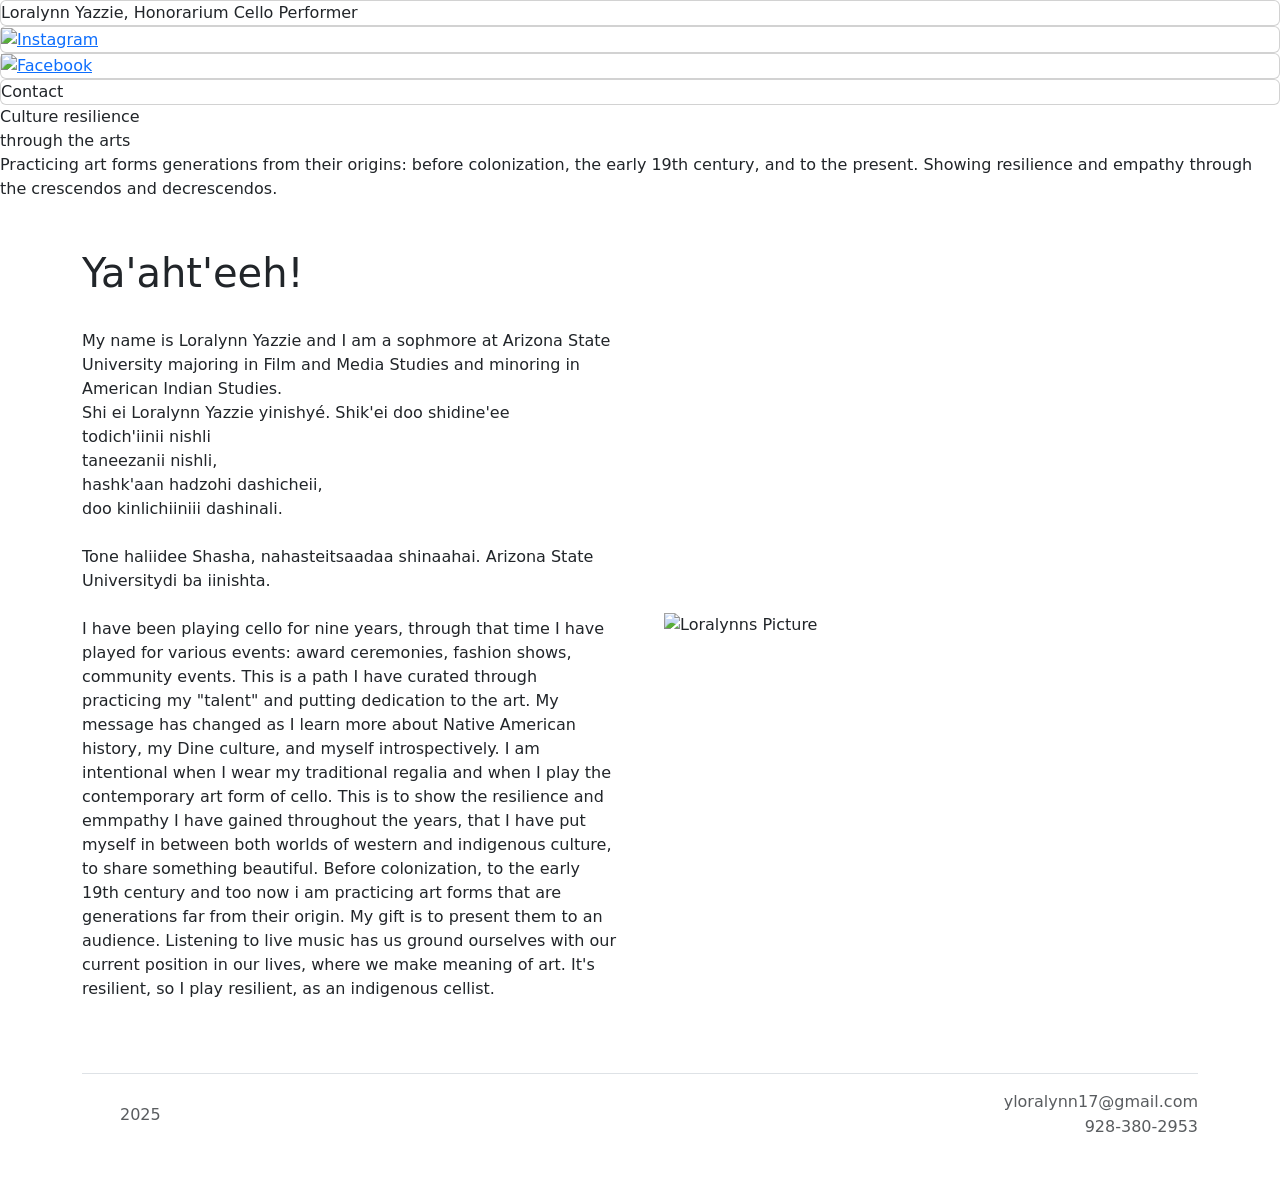
==== index.html @ 89818b6b "Update index.html" ====
<!DOCTYPE html>
<html lang="en">

<head>
    <meta charset="UTF-8">
    <meta name="viewport" content="width=device-width, initial-scale=1.0">
    <title>Loralynn's Contact & Info Website</title>

    <!-- Bootstrap CSS -->
    <link href="https://cdn.jsdelivr.net/npm/bootstrap@5.3.3/dist/css/bootstrap.min.css" rel="stylesheet"
        integrity="sha384-QWTKZyjpPEjISv5WaRU9OFeRpok6YctnYmDr5pNlyT2bRjXh0JMhjY6hW+ALEwIH" crossorigin="anonymous">

    <!-- Google Font: Lora -->
    <link href="https://fonts.googleapis.com/css2?family=Lora:wght@400;700&display=swap" rel="stylesheet">

    <link rel="stylesheet" href="newstyles.css">

</head>

<body>
    <!-- for header -->
    <div class="hero-wrapper">
    <div class="header-container">
        <div class="first card">Loralynn Yazzie, Honorarium Cello Performer</div>
        <div class="second card">
             <a href="https://www.instagram.com/ohjgeez?utm_source=ig_web_button_share_sheet&igsh=ZDNlZDc0MzIxNw==" target="_blank">
            <img src="/instagram.svg" alt="Instagram" width="30" height="30">
            </a>
        </div>
        <div class="third card">
            <a href="https://www.facebook.com/loralynn.yazzie.3" target="_blank">
            <img src="/facebook.svg" alt="Facebook" width="30" height="30">
            </a>
        </div>
        <div class="fourth card">Contact</div>
    </div>

    <!-- for image with text -->
    <div class="cello-container">
        <div class="cello-first cello-text">
            Culture resilience<br/>
            through the arts
        </div>
        <div class="cello-second cello-text">
            Practicing art forms generations from
            their origins: before colonization, the 
            early 19th century, and to the present.
            Showing resilience and empathy through
            the crescendos and decrescendos.
        </div>
        
    </div>
    </div>

<!--  
    <div class="container">
    <div class="about-container">
        <div class="about-first">
            <h1>Ya'aht'eeh!</h1><br/>
            My name is Loralynn Yazzie and I am a sophmore at Arizona State University
            majoring in Film and Media Studies and minoring in American Indian Studies.</br>

            Shi ei Loralynn Yazzie yinishyé. Shik'ei doo shidine'ee
            </br>todich'iinii nishli</br>
            taneezanii nishli,</br>
            hashk'aan hadzohi dashicheii,</br>
            doo kinlichiiniii dashinali.</br></br>
            Tone haliidee Shasha, nahasteitsaadaa shinaahai. Arizona State Universitydi 
            ba iinishta.</br></br>
            I have been playing cello for nine years, through that time I have played for
            various events: award ceremonies, fashion shows, community events. This is a
            path I have curated through practicing my "talent" and putting dedication to the
            art. My message has changed as I learn more about Native American history, my
            Dine culture, and myself introspectively. I am intentional when I wear my
            traditional regalia and when I play the contemporary art form of cello. This is to
            show the resilience and emmpathy I have gained throughout the years, that I have
            put myself in between both worlds of western and indigenous culture, to share
            something beautiful. Before colonization, to the early 19th century and too now
            i am practicing art forms that are generations far from their origin. My gift
            is to present them to an audience. Listening to live music has us ground ourselves
            with our current position in our lives, where we make meaning of art. It's
            resilient, so I play resilient, as an indigenous cellist.
        </div>
        <div class="about-second">
            
        </div>
    </div>
-->
        
    </div>
    <div class="container">
    <div class="row flex-lg-row-reverse align-items-center g-5 py-5">
      <div class="col-10 col-sm-8 col-lg-6">
       <img src="./LoralynnImage.png" class="responsive-img" alt="Loralynns Picture" loading="lazy">
      </div>
      <div class="col-lg-6">
        <h1>Ya'aht'eeh!</h1>
        <br class="lead">
            My name is Loralynn Yazzie and I am a sophmore at Arizona State University
            majoring in Film and Media Studies and minoring in American Indian Studies.</br>

            Shi ei Loralynn Yazzie yinishyé. Shik'ei doo shidine'ee
            </br>todich'iinii nishli</br>
            taneezanii nishli,</br>
            hashk'aan hadzohi dashicheii,</br>
            doo kinlichiiniii dashinali.</br></br>
            Tone haliidee Shasha, nahasteitsaadaa shinaahai. Arizona State Universitydi 
            ba iinishta.</br></br>
            I have been playing cello for nine years, through that time I have played for
            various events: award ceremonies, fashion shows, community events. This is a
            path I have curated through practicing my "talent" and putting dedication to the
            art. My message has changed as I learn more about Native American history, my
            Dine culture, and myself introspectively. I am intentional when I wear my
            traditional regalia and when I play the contemporary art form of cello. This is to
            show the resilience and emmpathy I have gained throughout the years, that I have
            put myself in between both worlds of western and indigenous culture, to share
            something beautiful. Before colonization, to the early 19th century and too now
            i am practicing art forms that are generations far from their origin. My gift
            is to present them to an audience. Listening to live music has us ground ourselves
            with our current position in our lives, where we make meaning of art. It's
            resilient, so I play resilient, as an indigenous cellist.
        

      </div>
    </div>
  </div>









  <div class="container">
    <footer class="d-flex flex-wrap justify-content-between align-items-center py-3 my-4 border-top">
      <div class="col-md-4 d-flex align-items-center">
        <a href="/" class="mb-3 me-2 mb-md-0 text-body-secondary text-decoration-none lh-1">
          <svg class="bi" width="30" height="24"><use xlink:href="#bootstrap"></use></svg>
        </a>
        <span class="mb-3 mb-md-0 text-body-secondary">2025</span>
      </div>
  
      <ul class="nav col-md-4 justify-content-end list-unstyled d-flex">
        <li class="ms-3"><a class="text-body-secondary lora-font" href="mailto:yloralynn17@gmail.com" style="text-decoration: none"><svg class="bi" width="24" height="24"><use xlink:href="#instagram"></use></svg>
        yloralynn17@gmail.com
        </a></li>
        <li class="ms-3"><a class="text-body-secondary lora-font" href="calito:928-380-2953" style="text-decoration: none"><svg class="bi" width="24" height="24"><use xlink:href="#twitter"></use></svg>
        928-380-2953
        </a></li>
      </ul>
    </footer>
  </div>
    

  </footer>
</div>



    <!-- Bootstrap JS & jQuery -->
    <script src="https://ajax.googleapis.com/ajax/libs/jquery/3.7.1/jquery.min.js"></script>
    <script src="https://cdn.jsdelivr.net/npm/bootstrap@5.3.3/dist/js/bootstrap.bundle.min.js"
        integrity="sha384-YvpcrYf0tY3lHB60NNkmXc5s9fDVZLESaAA55NDzOxhy9GkcIdslK1eN7N6jIeHz" crossorigin="anonymous">
    </script>
    <script src="app.js"></script>
    
</body>

</html>
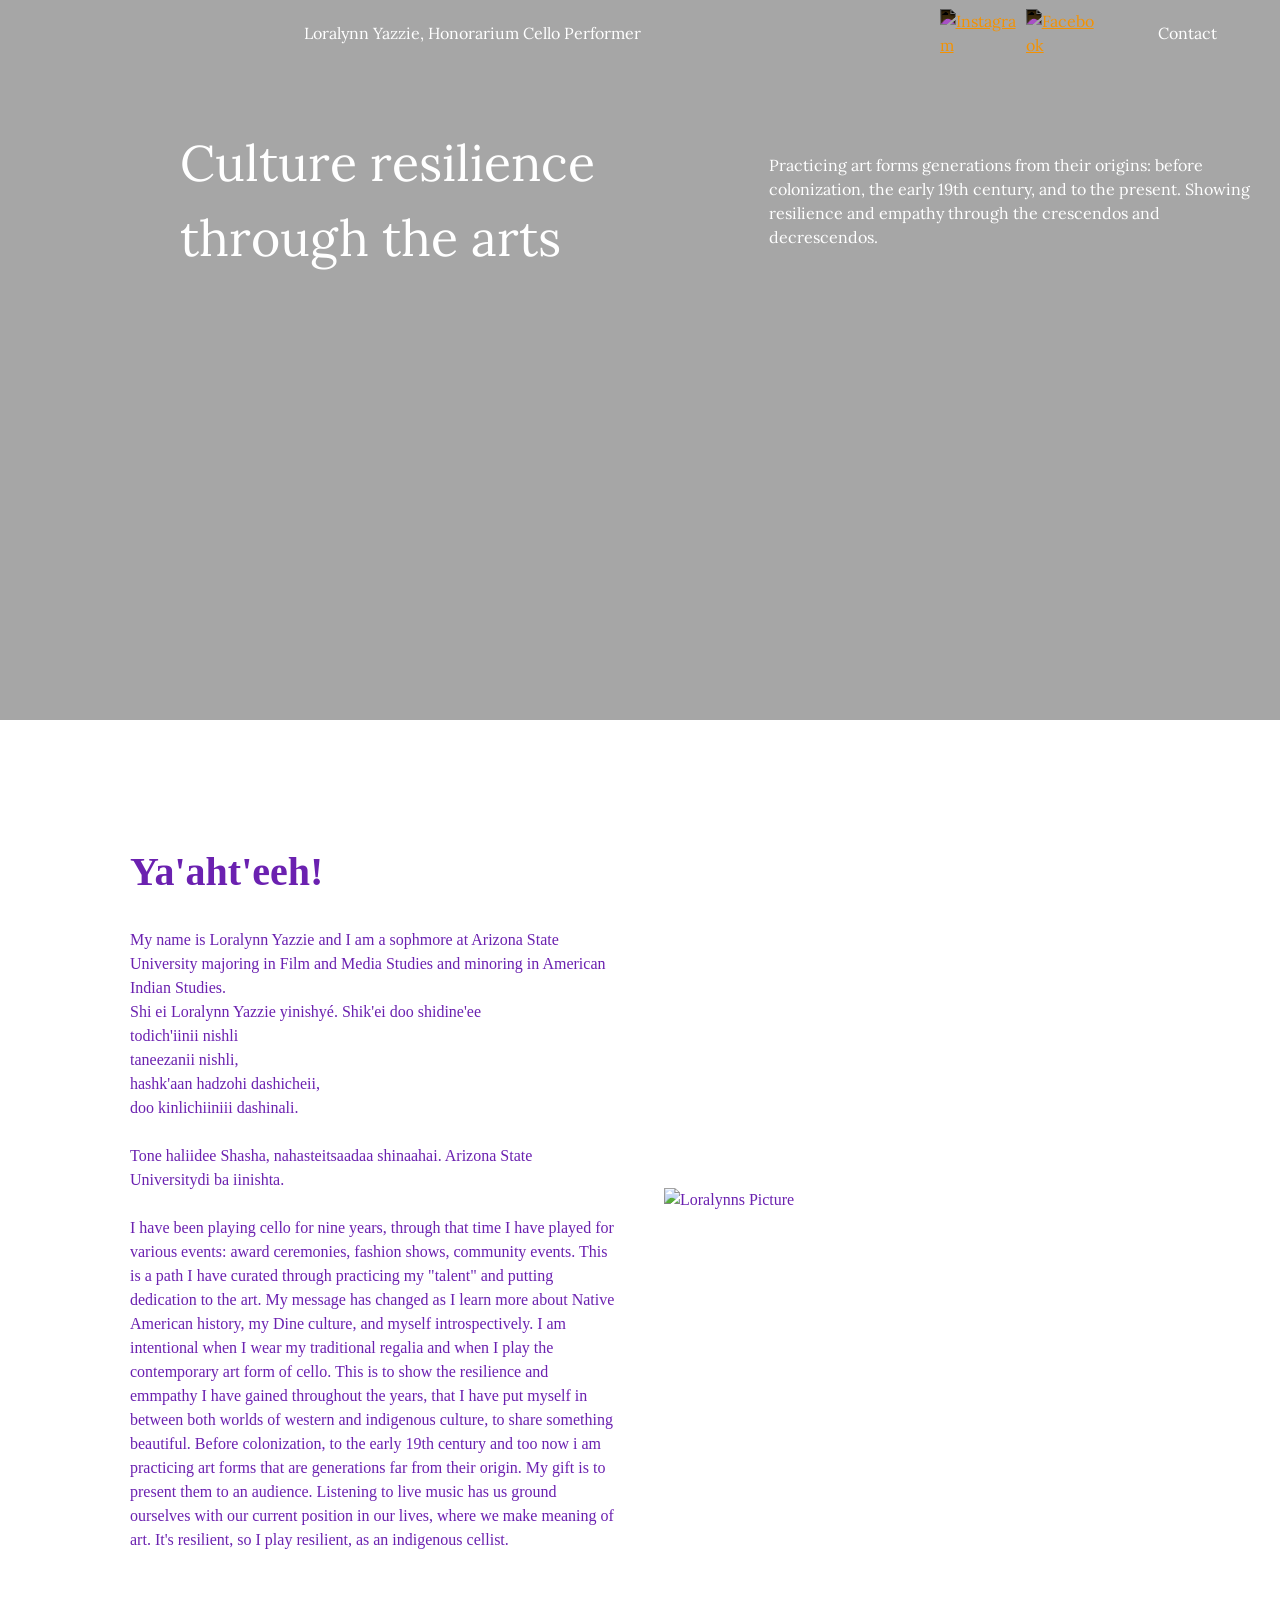
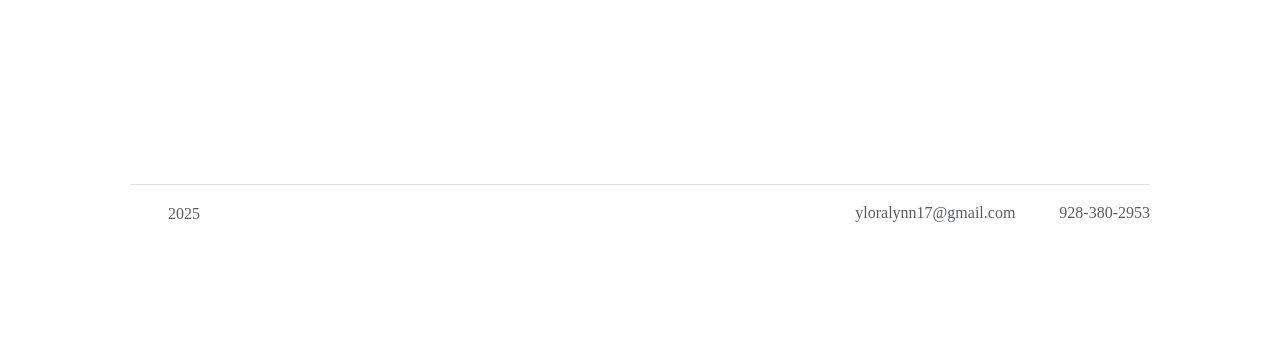
==== commit b555872b: "Update index.html" ====
--- a/index.html
+++ b/index.html
@@ -13,7 +13,7 @@
     <!-- Google Font: Lora -->
     <link href="https://fonts.googleapis.com/css2?family=Lora:wght@400;700&display=swap" rel="stylesheet">
 
-    <link rel="stylesheet" href="newstyles.css">
+    <link rel="stylesheet" href="styles.css">
 
 </head>
 
@@ -169,3 +169,4 @@
 </body>
 
 </html>
+
--- a/styles.css
+++ b/styles.css
@@ -0,0 +1,222 @@
+body {
+  font-family: 'Lora', serif;
+  font-weight: normal;
+}
+.hero-wrapper, 
+.hero-wrapper h1, 
+.hero-wrapper h2, 
+.hero-wrapper p, 
+.hero-wrapper div {
+  color: #ffffff !important;
+}
+.header-container {
+  font-size: 16px;
+}
+
+.cello-first {
+  font-size: 20px;
+}
+
+.container {
+  color: rgb(107, 33, 176); /* purple text */
+  font-family: 'Georgia', serif;
+  padding: 80px 60px;
+}
+h1, h2 {
+  font-weight: bold;
+}
+
+
+/* ==========================
+   RESPONSIVE IMAGE
+========================== */
+.responsive-img {
+  display: block;
+  margin: 0 auto;
+  width: 700px;
+  height: auto;
+  max-width: 100%;
+}
+
+
+
+/* ==========================
+   HERO WRAPPER (Shared Background)
+========================== */
+.hero-wrapper {
+  background-image: url('./celloPlayer.jpg'); /* 🔸 Replace with your image file */
+  background-size: cover;
+  background-position: center;
+  background-repeat: no-repeat;
+  position: relative;
+  min-height: 80vh; /* Full screen height */
+}
+
+/* Optional overlay for better text contrast */
+.hero-wrapper::before {
+  content: "";
+  position: absolute;
+  inset: 0;
+  background: rgba(0, 0, 0, 0.35); /* subtle dark overlay */
+  z-index: 0;
+}
+
+/* Make content sit above overlay */
+.hero-wrapper > * {
+  position: relative;
+  z-index: 1;
+}
+
+/* ==========================
+   HEADER CONTAINER
+========================== */
+.header-container {
+  display: flex;
+  align-items: center;
+  justify-content: space-between;
+  z-index: 1000;
+  gap: 10px;
+  padding: 8px 16px;
+  background: transparent; /* background handled by wrapper */
+}
+
+
+
+/* Header cards */
+.card {
+  background: transparent;
+  border: none;
+  height: 50px;
+  display: flex;
+  align-items: center;
+  justify-content: center;
+}
+
+/* Flex ratios */
+.first { flex: 6; }       /* name/title area */
+.second { 
+    flex: 0.5; 
+    filter: invert(100%) brightness(100%);
+}  
+.second:hover {
+    transform: scale(1.20);
+}
+.third { 
+    flex: 0.5; 
+    filter: invert(100%) brightness(100%);
+}
+.third:hover {
+    transform: scale(1.20);
+}
+.fourth { flex: 1; }
+.fourth:hover {
+    transform: scale(1.20);
+}
+
+/* ==========================
+   CELLO CONTAINER (below header)
+========================== */
+.cello-container {
+  display: flex;
+  align-items: center;
+  justify-content: space-between;
+  gap: 10px;
+  padding: 60px 16px; /* adds spacing for balance */
+}
+
+.cello-text {
+  background: transparent;
+  border: none;
+  display: flex;
+  align-items: center;
+  justify-content: center;
+}
+
+.cello-first { 
+  flex: 1.5; 
+  font-size: 50px
+}
+.cello-second { flex: 1; }
+
+
+/* about section */
+.about-container {
+  display: flex;
+  align-items: center;
+  justify-content: space-between;
+  padding: 0;
+  gap: 0;
+  height: 80vh; /* adjust as needed */
+}
+
+.about-first {
+  flex: 1;
+  font-size: 10px;
+  line-height: 1.7;
+  padding: 20px; /* optional for readability */
+}
+
+.about-second {
+  flex: 1;
+  background-image: url('./LoralynnImage.png');
+  background-size: contain;  /* or cover, depending on your preference */
+  background-repeat: no-repeat;
+  background-position: center;
+  height: 100%;
+}
+
+
+@media (max-width: 1024px) {
+  .responsive-img {
+    width: 500px;
+  }
+
+  /* About section responsive (covers up to laptops/tablets) */
+  .about-container {
+    flex-direction: column-reverse;
+    height: auto;
+  }
+
+  .about-second {
+    width: 100%;
+    height: 60vh; /* a bit larger for laptops */
+    background-size: cover;
+  }
+
+  .about-first {
+    padding: 20px;
+    text-align: center;
+  }
+
+  .cello-first { 
+    flex: 1.5; 
+    font-size: 32px;
+  }
+}
+
+@media (max-width: 600px) {
+  .responsive-img {
+    width: 100%;
+  }
+
+  .about-container {
+    flex-direction: column-reverse;
+    height: auto;
+  }
+
+  .about-second {
+    width: 100%;
+    height: 50vh; /* smaller height for phones */
+    background-size: cover;
+  }
+
+  .about-first {
+    padding: 15px;
+    text-align: center;
+  }
+
+  .cello-first { 
+    flex: 1.5; 
+    font-size: 28px;
+  }
+}
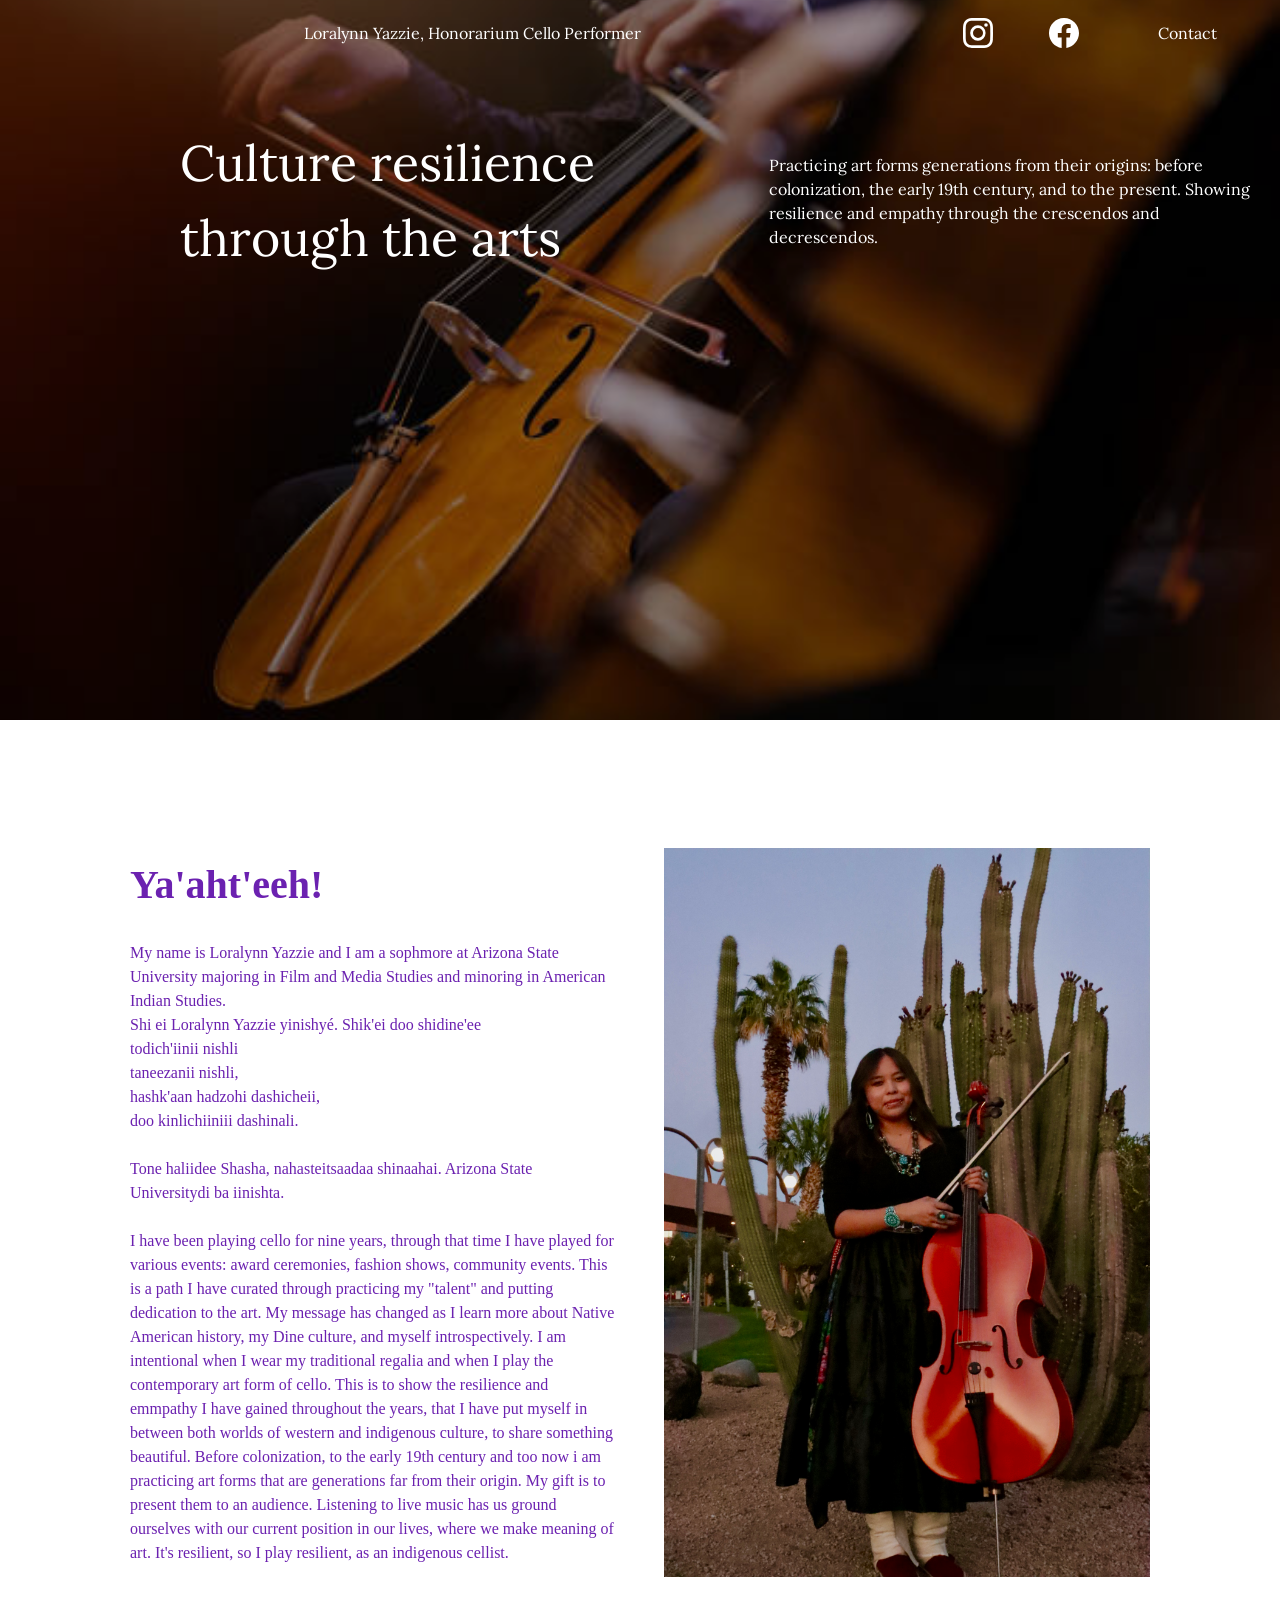
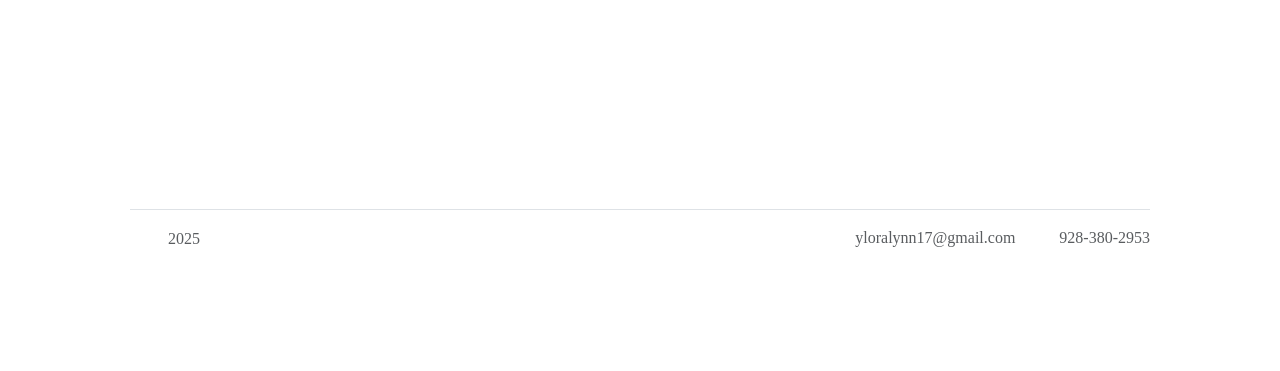
==== commit 16c54c76: "Update index.html" ====
--- a/index.html
+++ b/index.html
@@ -24,12 +24,12 @@
         <div class="first card">Loralynn Yazzie, Honorarium Cello Performer</div>
         <div class="second card">
              <a href="https://www.instagram.com/ohjgeez?utm_source=ig_web_button_share_sheet&igsh=ZDNlZDc0MzIxNw==" target="_blank">
-            <img src="/instagram.svg" alt="Instagram" width="30" height="30">
+            <img src="./instagram.svg" alt="Instagram" width="30" height="30">
             </a>
         </div>
         <div class="third card">
             <a href="https://www.facebook.com/loralynn.yazzie.3" target="_blank">
-            <img src="/facebook.svg" alt="Facebook" width="30" height="30">
+            <img src="./facebook.svg" alt="Facebook" width="30" height="30">
             </a>
         </div>
         <div class="fourth card">Contact</div>
@@ -91,7 +91,7 @@
     <div class="container">
     <div class="row flex-lg-row-reverse align-items-center g-5 py-5">
       <div class="col-10 col-sm-8 col-lg-6">
-       <img src="./LoralynnImage.png" class="responsive-img" alt="Loralynns Picture" loading="lazy">
+       <img src="./IMG_1550.jpg" class="responsive-img" alt="Loralynns Picture" loading="lazy">
       </div>
       <div class="col-lg-6">
         <h1>Ya'aht'eeh!</h1>
@@ -170,3 +170,5 @@
 
 </html>
 
+
+
--- a/styles.css
+++ b/styles.css
@@ -97,6 +97,7 @@
 .second { 
     flex: 0.5; 
     filter: invert(100%) brightness(100%);
+    transition: transform 0.3s ease; /* <--- adds smooth animation */
 }  
 .second:hover {
     transform: scale(1.20);
@@ -104,6 +105,7 @@
 .third { 
     flex: 0.5; 
     filter: invert(100%) brightness(100%);
+    transition: transform 0.3s ease; /* <--- adds smooth animation */
 }
 .third:hover {
     transform: scale(1.20);
@@ -111,6 +113,7 @@
 .fourth { flex: 1; }
 .fourth:hover {
     transform: scale(1.20);
+    transition: transform 0.3s ease; /* <--- adds smooth animation */
 }
 
 /* ==========================
@@ -220,3 +223,4 @@
     font-size: 28px;
   }
 }
+
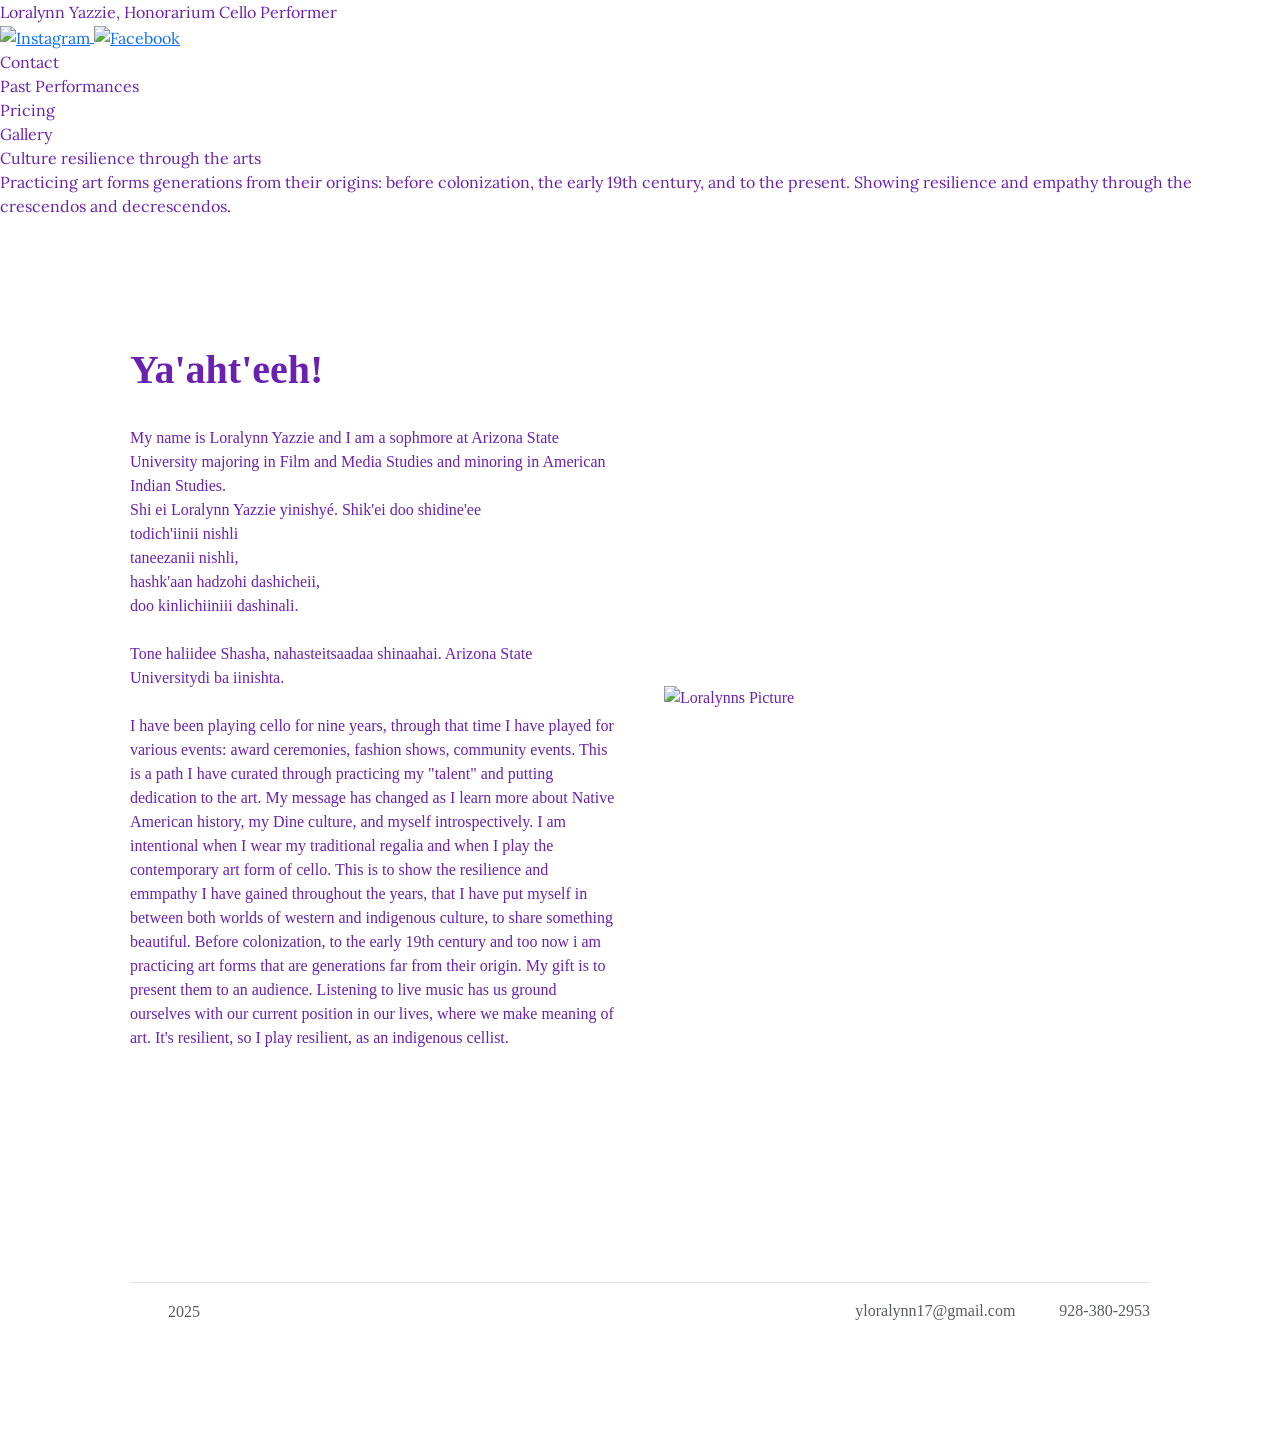
==== commit d86e7f54: "Update index.html" ====
--- a/index.html
+++ b/index.html
@@ -15,87 +15,79 @@
 
     <link rel="stylesheet" href="styles.css">
 
+    <style>
+        /* Lora font for headings */
+        /* Global font & color */
+      body {
+        font-family: 'Lora', serif;
+        color: rgb(107, 33, 176);
+      }
+
+    </style>
 </head>
 
 <body>
-    <!-- for header -->
-    <div class="hero-wrapper">
-    <div class="header-container">
-        <div class="first card">Loralynn Yazzie, Honorarium Cello Performer</div>
-        <div class="second card">
-             <a href="https://www.instagram.com/ohjgeez?utm_source=ig_web_button_share_sheet&igsh=ZDNlZDc0MzIxNw==" target="_blank">
-            <img src="./instagram.svg" alt="Instagram" width="30" height="30">
-            </a>
+<div class="hero">
+
+  <div class="header">
+    
+    <div class="header-top">
+      <div class="header-title">
+        Loralynn Yazzie, Honorarium Cello Performer
+      </div>
+
+      <div class="header-icons">
+        <a href="https://www.instagram.com/ohjgeez" target="_blank">
+          <img src="./photos/instagram.svg" alt="Instagram">
+        </a>
+
+        <a href="https://www.facebook.com/loralynn.yazzie.3" target="_blank">
+          <img src="./photos/facebook.svg" alt="Facebook">
+        </a>
+
+        <div class="contact">
+          Contact
         </div>
-        <div class="third card">
-            <a href="https://www.facebook.com/loralynn.yazzie.3" target="_blank">
-            <img src="./facebook.svg" alt="Facebook" width="30" height="30">
-            </a>
-        </div>
-        <div class="fourth card">Contact</div>
+
+        <!-- Page links -->
+        <a href="contact.html" class="page-link">Past Performances</a>
+        <a href="pricing.html" class="page-link">Pricing</a>
+        <a href="about.html" class="page-link">Gallery</a>
+
+
+      </div>
     </div>
 
-    <!-- for image with text -->
-    <div class="cello-container">
-        <div class="cello-first cello-text">
-            Culture resilience<br/>
-            through the arts
-        </div>
-        <div class="cello-second cello-text">
-            Practicing art forms generations from
-            their origins: before colonization, the 
-            early 19th century, and to the present.
-            Showing resilience and empathy through
-            the crescendos and decrescendos.
-        </div>
-        
-    </div>
+    <div class="header-bottom">
+      <div class="hero-text-large">
+        Culture resilience through the arts
+      </div>
+
+      <div class="hero-text-small">
+      
+        Practicing art forms generations from
+        their origins: before colonization, the 
+        early 19th century, and to the present.
+        Showing resilience and empathy through
+        the crescendos and decrescendos.
+      </div>
     </div>
 
-<!--  
-    <div class="container">
-    <div class="about-container">
-        <div class="about-first">
-            <h1>Ya'aht'eeh!</h1><br/>
-            My name is Loralynn Yazzie and I am a sophmore at Arizona State University
-            majoring in Film and Media Studies and minoring in American Indian Studies.</br>
+  </div>
 
-            Shi ei Loralynn Yazzie yinishyé. Shik'ei doo shidine'ee
-            </br>todich'iinii nishli</br>
-            taneezanii nishli,</br>
-            hashk'aan hadzohi dashicheii,</br>
-            doo kinlichiiniii dashinali.</br></br>
-            Tone haliidee Shasha, nahasteitsaadaa shinaahai. Arizona State Universitydi 
-            ba iinishta.</br></br>
-            I have been playing cello for nine years, through that time I have played for
-            various events: award ceremonies, fashion shows, community events. This is a
-            path I have curated through practicing my "talent" and putting dedication to the
-            art. My message has changed as I learn more about Native American history, my
-            Dine culture, and myself introspectively. I am intentional when I wear my
-            traditional regalia and when I play the contemporary art form of cello. This is to
-            show the resilience and emmpathy I have gained throughout the years, that I have
-            put myself in between both worlds of western and indigenous culture, to share
-            something beautiful. Before colonization, to the early 19th century and too now
-            i am practicing art forms that are generations far from their origin. My gift
-            is to present them to an audience. Listening to live music has us ground ourselves
-            with our current position in our lives, where we make meaning of art. It's
-            resilient, so I play resilient, as an indigenous cellist.
-        </div>
-        <div class="about-second">
-            
-        </div>
+</div>
+
+
+
+
+<div class="container">
+  <div class="row flex-lg-row-reverse align-items-center g-5 py-5">
+    <div class="col-10 col-sm-8 col-lg-6 d-flex justify-content-center">
+       <img src="./photos/IMG_1550.jpg" class="responsive-img" alt="Loralynns Picture" loading="lazy">
     </div>
--->
-        
-    </div>
-    <div class="container">
-    <div class="row flex-lg-row-reverse align-items-center g-5 py-5">
-      <div class="col-10 col-sm-8 col-lg-6">
-       <img src="./IMG_1550.jpg" class="responsive-img" alt="Loralynns Picture" loading="lazy">
-      </div>
-      <div class="col-lg-6">
-        <h1>Ya'aht'eeh!</h1>
-        <br class="lead">
+    <div class="col-lg-6">
+      <h1>Ya'aht'eeh!</h1>
+      <br class="lead">
             My name is Loralynn Yazzie and I am a sophmore at Arizona State University
             majoring in Film and Media Studies and minoring in American Indian Studies.</br>
 
@@ -121,9 +113,9 @@
             resilient, so I play resilient, as an indigenous cellist.
         
 
-      </div>
     </div>
   </div>
+</div>
 
 
 
@@ -156,6 +148,7 @@
 
   </footer>
 </div>
+    
 
 
 
@@ -164,11 +157,7 @@
     <script src="https://cdn.jsdelivr.net/npm/bootstrap@5.3.3/dist/js/bootstrap.bundle.min.js"
         integrity="sha384-YvpcrYf0tY3lHB60NNkmXc5s9fDVZLESaAA55NDzOxhy9GkcIdslK1eN7N6jIeHz" crossorigin="anonymous">
     </script>
-    <script src="app.js"></script>
     
 </body>
 
 </html>
-
-
-
--- a/styles.css
+++ b/styles.css
@@ -110,10 +110,12 @@
 .third:hover {
     transform: scale(1.20);
 }
-.fourth { flex: 1; }
+.fourth { 
+  flex: 1; 
+   transition: transform 0.3s ease; /* <--- adds smooth animation */      
+}
 .fourth:hover {
     transform: scale(1.20);
-    transition: transform 0.3s ease; /* <--- adds smooth animation */
 }
 
 /* ==========================
@@ -224,3 +226,5 @@
   }
 }
 
+
+
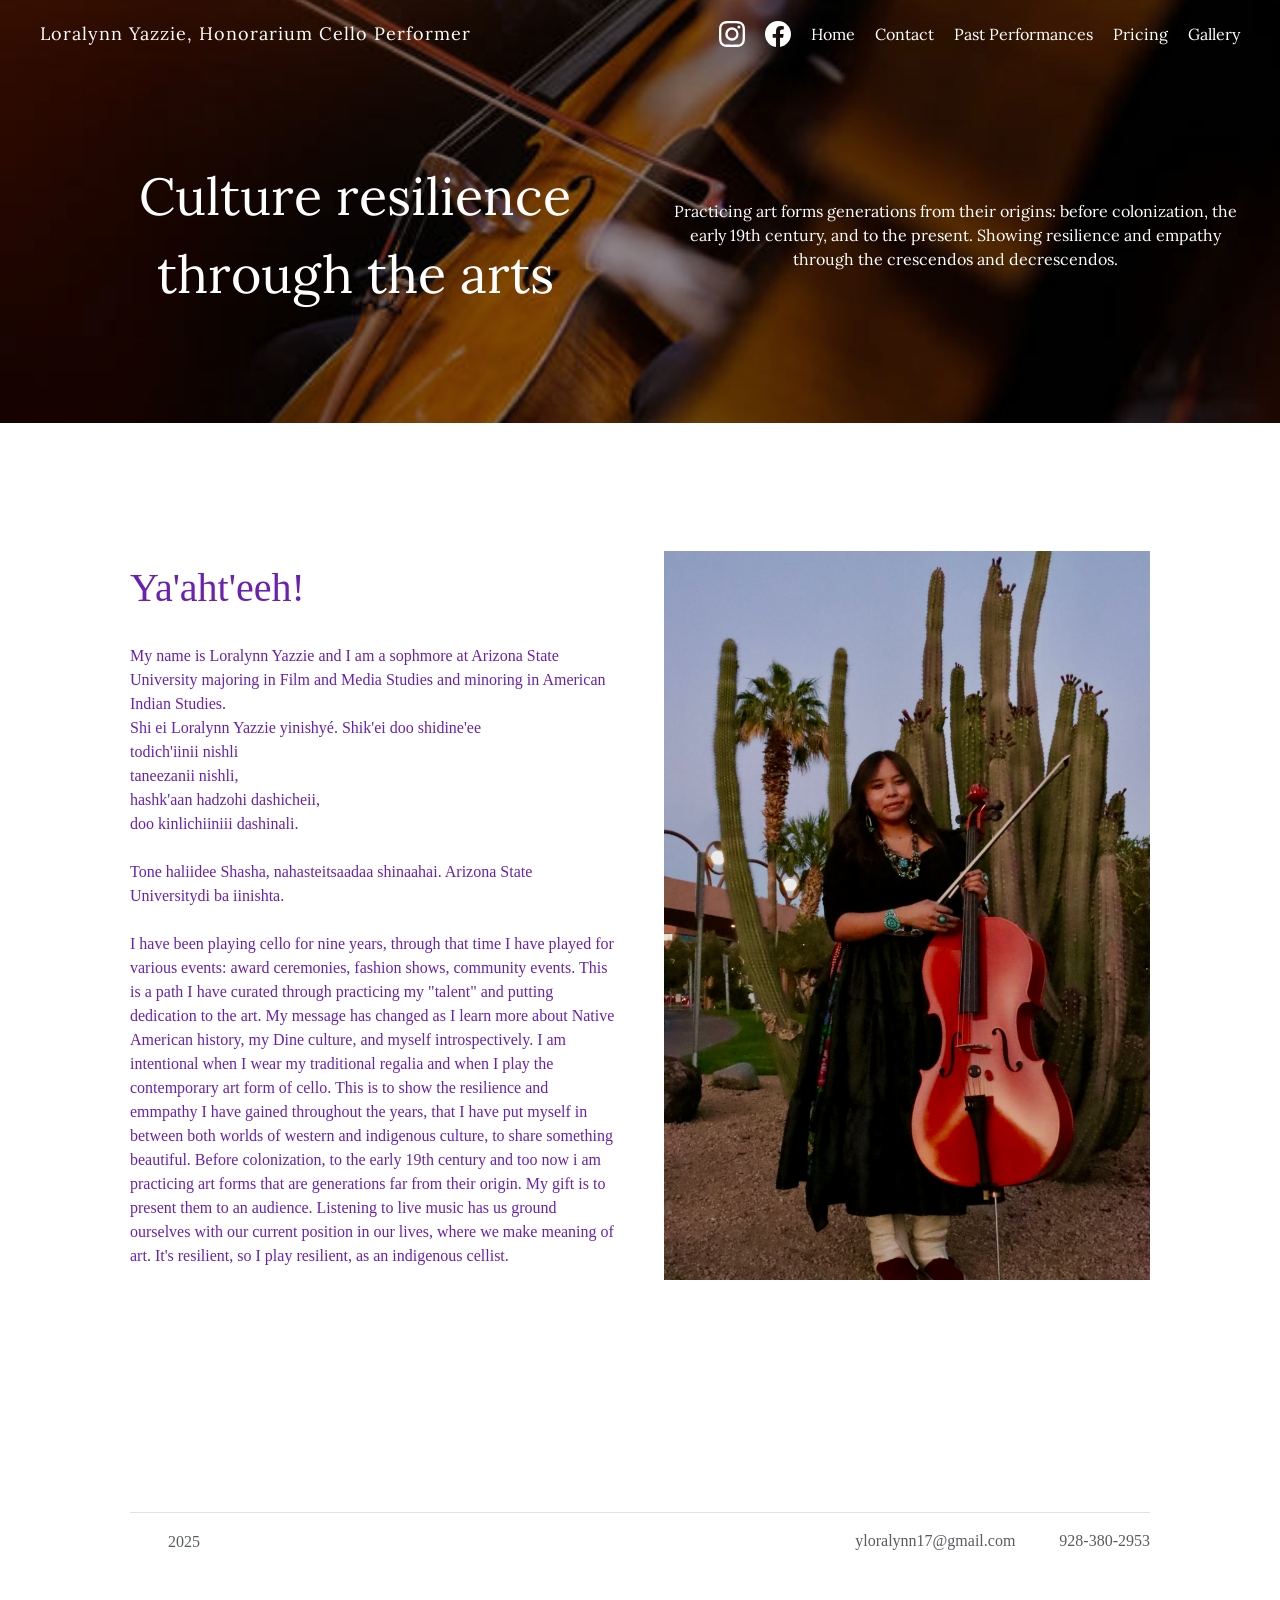
==== commit 8c83e3bf: "Changes to website" ====
--- a/index.html
+++ b/index.html
@@ -45,14 +45,12 @@
           <img src="./photos/facebook.svg" alt="Facebook">
         </a>
 
-        <div class="contact">
-          Contact
-        </div>
-
         <!-- Page links -->
-        <a href="contact.html" class="page-link">Past Performances</a>
+         <a href="index.html" class="page-link">Home</a>
+        <a href="contact.html" class="page-link">Contact</a>
+        <a href="pastPerformances.html" class="page-link">Past Performances</a>
         <a href="pricing.html" class="page-link">Pricing</a>
-        <a href="about.html" class="page-link">Gallery</a>
+        <a href="gallery.html" class="page-link">Gallery</a>
 
 
       </div>
--- a/styles.css
+++ b/styles.css
@@ -2,229 +2,121 @@
   font-family: 'Lora', serif;
   font-weight: normal;
 }
-.hero-wrapper, 
-.hero-wrapper h1, 
-.hero-wrapper h2, 
-.hero-wrapper p, 
-.hero-wrapper div {
-  color: #ffffff !important;
-}
-.header-container {
-  font-size: 16px;
-}
-
-.cello-first {
-  font-size: 20px;
-}
-
 .container {
   color: rgb(107, 33, 176); /* purple text */
   font-family: 'Georgia', serif;
   padding: 80px 60px;
 }
-h1, h2 {
-  font-weight: bold;
+.hero {
+  background-image: url("./photos/celloPlayer.jpg");
+  background-size: cover;
+  background-position: center;
+  position: relative;
+  color: white;
+}
+.hero::before {
+  content: "";
+  position: absolute;
+  inset: 0;
+  background: rgba(0,0,0,0.35);
+}
+
+.hero * {
+  position: relative;
+  z-index: 1;
+}
+.header {
+  padding: 20px 40px 80px 40px;
+}
+
+.header-top {
+  display: flex;
+  justify-content: space-between;
+  align-items: center;
+}
+
+.header-title {
+  font-size: 18px;
+  letter-spacing: 1px;
+}
+
+.header-icons {
+  display: flex;
+  gap: 20px;
+  align-items: center;
+}
+
+.header-icons img {
+  width: 26px;
+  filter: invert(100%);
+  transition: transform 0.3s ease;
+}
+
+.header-icons img:hover {
+  transform: scale(1.2);
+}
+
+.contact {
+  cursor: pointer;
+  transition: transform 0.3s ease;
+}
+
+.contact:hover,
+.page-link:hover {
+  transform: scale(1.1);
+  transition: transform 0.3s ease;
+}
+.header-bottom {
+  display: flex;
+  margin-top: 80px;
+  align-items: center;
 }
 
 
-/* ==========================
-   RESPONSIVE IMAGE
-========================== */
+.hero-text-large {
+  flex: 1;
+  text-align: center;
+  font-size: 52px;
+  padding: 30px;
+  align-items: center;
+}
+
+
+.hero-text-small {
+  flex: 1;
+  text-align: center;
+}
+
 .responsive-img {
-  display: block;
-  margin: 0 auto;
-  width: 700px;
+  width: 100%;
   height: auto;
-  max-width: 100%;
 }
 
 
 
-/* ==========================
-   HERO WRAPPER (Shared Background)
-========================== */
-.hero-wrapper {
-  background-image: url('./celloPlayer.jpg'); /* 🔸 Replace with your image file */
-  background-size: cover;
-  background-position: center;
-  background-repeat: no-repeat;
-  position: relative;
-  min-height: 80vh; /* Full screen height */
-}
-
-/* Optional overlay for better text contrast */
-.hero-wrapper::before {
-  content: "";
-  position: absolute;
-  inset: 0;
-  background: rgba(0, 0, 0, 0.35); /* subtle dark overlay */
-  z-index: 0;
-}
-
-/* Make content sit above overlay */
-.hero-wrapper > * {
-  position: relative;
-  z-index: 1;
-}
-
-/* ==========================
-   HEADER CONTAINER
-========================== */
-.header-container {
-  display: flex;
-  align-items: center;
-  justify-content: space-between;
-  z-index: 1000;
-  gap: 10px;
-  padding: 8px 16px;
-  background: transparent; /* background handled by wrapper */
-}
 
 
 
-/* Header cards */
-.card {
-  background: transparent;
-  border: none;
-  height: 50px;
-  display: flex;
-  align-items: center;
-  justify-content: center;
-}
+@media (max-width: 768px) {
 
-/* Flex ratios */
-.first { flex: 6; }       /* name/title area */
-.second { 
-    flex: 0.5; 
-    filter: invert(100%) brightness(100%);
-    transition: transform 0.3s ease; /* <--- adds smooth animation */
-}  
-.second:hover {
-    transform: scale(1.20);
-}
-.third { 
-    flex: 0.5; 
-    filter: invert(100%) brightness(100%);
-    transition: transform 0.3s ease; /* <--- adds smooth animation */
-}
-.third:hover {
-    transform: scale(1.20);
-}
-.fourth { 
-  flex: 1; 
-   transition: transform 0.3s ease; /* <--- adds smooth animation */      
-}
-.fourth:hover {
-    transform: scale(1.20);
-}
-
-/* ==========================
-   CELLO CONTAINER (below header)
-========================== */
-.cello-container {
-  display: flex;
-  align-items: center;
-  justify-content: space-between;
-  gap: 10px;
-  padding: 60px 16px; /* adds spacing for balance */
-}
-
-.cello-text {
-  background: transparent;
-  border: none;
-  display: flex;
-  align-items: center;
-  justify-content: center;
-}
-
-.cello-first { 
-  flex: 1.5; 
-  font-size: 50px
-}
-.cello-second { flex: 1; }
-
-
-/* about section */
-.about-container {
-  display: flex;
-  align-items: center;
-  justify-content: space-between;
-  padding: 0;
-  gap: 0;
-  height: 80vh; /* adjust as needed */
-}
-
-.about-first {
-  flex: 1;
-  font-size: 10px;
-  line-height: 1.7;
-  padding: 20px; /* optional for readability */
-}
-
-.about-second {
-  flex: 1;
-  background-image: url('./LoralynnImage.png');
-  background-size: contain;  /* or cover, depending on your preference */
-  background-repeat: no-repeat;
-  background-position: center;
-  height: 100%;
-}
-
-
-@media (max-width: 1024px) {
-  .responsive-img {
-    width: 500px;
-  }
-
-  /* About section responsive (covers up to laptops/tablets) */
-  .about-container {
-    flex-direction: column-reverse;
-    height: auto;
-  }
-
-  .about-second {
-    width: 100%;
-    height: 60vh; /* a bit larger for laptops */
-    background-size: cover;
-  }
-
-  .about-first {
-    padding: 20px;
+  .header-top {
+    flex-direction: column;
+    gap: 15px;
     text-align: center;
   }
 
-  .cello-first { 
-    flex: 1.5; 
-    font-size: 32px;
-  }
-}
-
-@media (max-width: 600px) {
-  .responsive-img {
-    width: 100%;
+  .header-icons {
+    justify-content: center;
   }
 
-  .about-container {
-    flex-direction: column-reverse;
-    height: auto;
+  .header-bottom {
+    flex-direction: column;
+    gap: 25px;
   }
 
-  .about-second {
-    width: 100%;
-    height: 50vh; /* smaller height for phones */
-    background-size: cover;
+  .hero-text-large {
+    font-size: 36px;
   }
 
-  .about-first {
-    padding: 15px;
-    text-align: center;
-  }
-
-  .cello-first { 
-    flex: 1.5; 
-    font-size: 28px;
-  }
+  
 }
-
-
-
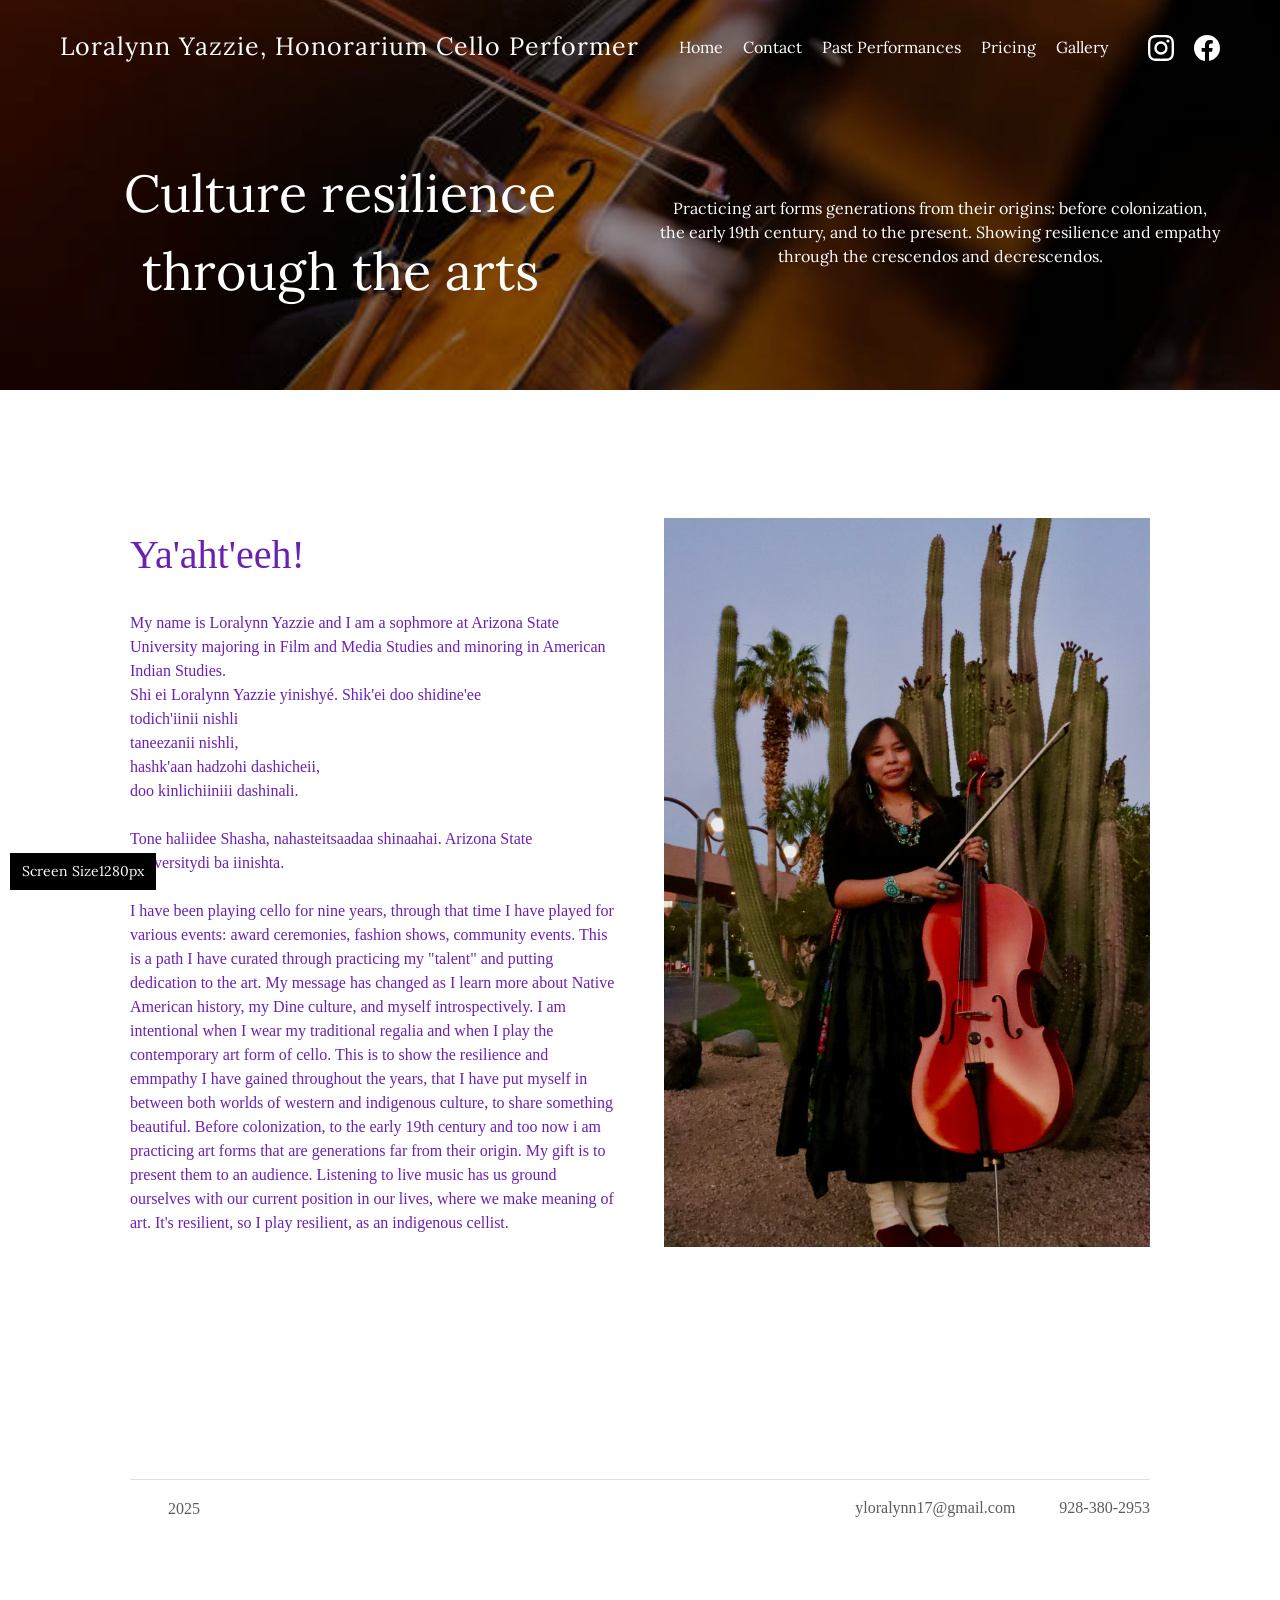
==== commit a9fda73f: "Changes to website" ====
--- a/index.html
+++ b/index.html
@@ -36,6 +36,15 @@
         Loralynn Yazzie, Honorarium Cello Performer
       </div>
 
+      <div class="header-links">
+        <!-- Page links -->
+        <a href="index.html" class="page-link">Home</a>
+        <a href="contact.html" class="page-link">Contact</a>
+        <a href="pastPerformances.html" class="page-link">Past Performances</a>
+        <a href="pricing.html" class="page-link">Pricing</a>
+        <a href="gallery.html" class="page-link">Gallery</a>
+      </div>
+      
       <div class="header-icons">
         <a href="https://www.instagram.com/ohjgeez" target="_blank">
           <img src="./photos/instagram.svg" alt="Instagram">
@@ -44,15 +53,6 @@
         <a href="https://www.facebook.com/loralynn.yazzie.3" target="_blank">
           <img src="./photos/facebook.svg" alt="Facebook">
         </a>
-
-        <!-- Page links -->
-         <a href="index.html" class="page-link">Home</a>
-        <a href="contact.html" class="page-link">Contact</a>
-        <a href="pastPerformances.html" class="page-link">Past Performances</a>
-        <a href="pricing.html" class="page-link">Pricing</a>
-        <a href="gallery.html" class="page-link">Gallery</a>
-
-
       </div>
     </div>
 
@@ -76,7 +76,7 @@
 </div>
 
 
-
+<div class="screen-test">Screen Size</div>
 
 <div class="container">
   <div class="row flex-lg-row-reverse align-items-center g-5 py-5">
--- a/styles.css
+++ b/styles.css
@@ -26,7 +26,7 @@
   z-index: 1;
 }
 .header {
-  padding: 20px 40px 80px 40px;
+  padding: 20px 60px 80px 60px;
 }
 
 .header-top {
@@ -35,15 +35,22 @@
   align-items: center;
 }
 
+.header-icons {
+  display: flex;
+  gap: 20px;
+  align-items: center;
+}
+
 .header-title {
-  font-size: 18px;
+  font-size: 25px;
   letter-spacing: 1px;
 }
 
-.header-icons {
-  display: flex;
-  gap: 20px;
-  align-items: center;
+.header-links {
+  display: flex;
+  flex-wrap: wrap;
+  gap: 10px 20px; /* vertical + horizontal spacing */
+  margin: 15px;
 }
 
 .header-icons img {
@@ -61,6 +68,8 @@
   transition: transform 0.3s ease;
 }
 
+
+
 .contact:hover,
 .page-link:hover {
   transform: scale(1.1);
@@ -77,14 +86,16 @@
   flex: 1;
   text-align: center;
   font-size: 52px;
-  padding: 30px;
-  align-items: center;
+  padding: 0px;
+  align-items: center;
+  margin-right: 20px;
 }
 
 
 .hero-text-small {
   flex: 1;
   text-align: center;
+  margin-left: 20px;
 }
 
 .responsive-img {
@@ -112,11 +123,82 @@
   .header-bottom {
     flex-direction: column;
     gap: 25px;
+    margin-top: 10px;
   }
 
   .hero-text-large {
-    font-size: 36px;
+    font-size: 30px;
+  }
+  .header-links {
+    justify-content: center;
+    margin-top: 30px;
   }
 
   
 }
+@media (max-width: 375px) {
+
+  .header-top {
+    flex-direction: column;
+    text-align: center;
+  }
+
+  .header-icons {
+    justify-content: center;
+  }
+
+  .header-bottom {
+    flex-direction: column;
+    display: flex;
+    margin-top: 30px;
+    align-items: center;
+  }
+
+
+  .hero-text-large {
+    font-size: 30px;
+  }
+  .header-links {
+    justify-content: center;
+    display: flex;
+    flex-wrap: wrap;
+    gap: 10px 20px; /* vertical + horizontal spacing */
+    margin: 0px
+  }
+
+  
+
+  
+}
+
+.screen-test {
+  position: fixed;
+  bottom: 10px;
+  left: 10px;
+  background: black;
+  color: white;
+  padding: 8px 12px;
+  font-size: 14px;
+  z-index: 9999;
+}
+
+/* Phone */
+@media (max-width: 375px) {
+  .screen-test::after {
+    content: "375px";
+  }
+}
+
+/* Tablet */
+@media (min-width: 376px) and (max-width: 744px) {
+  .screen-test::after {
+    content: "744px";
+  }
+}
+
+/* Desktop */
+@media (min-width: 745px) {
+  .screen-test::after {
+    content: "1280px";
+  }
+}
